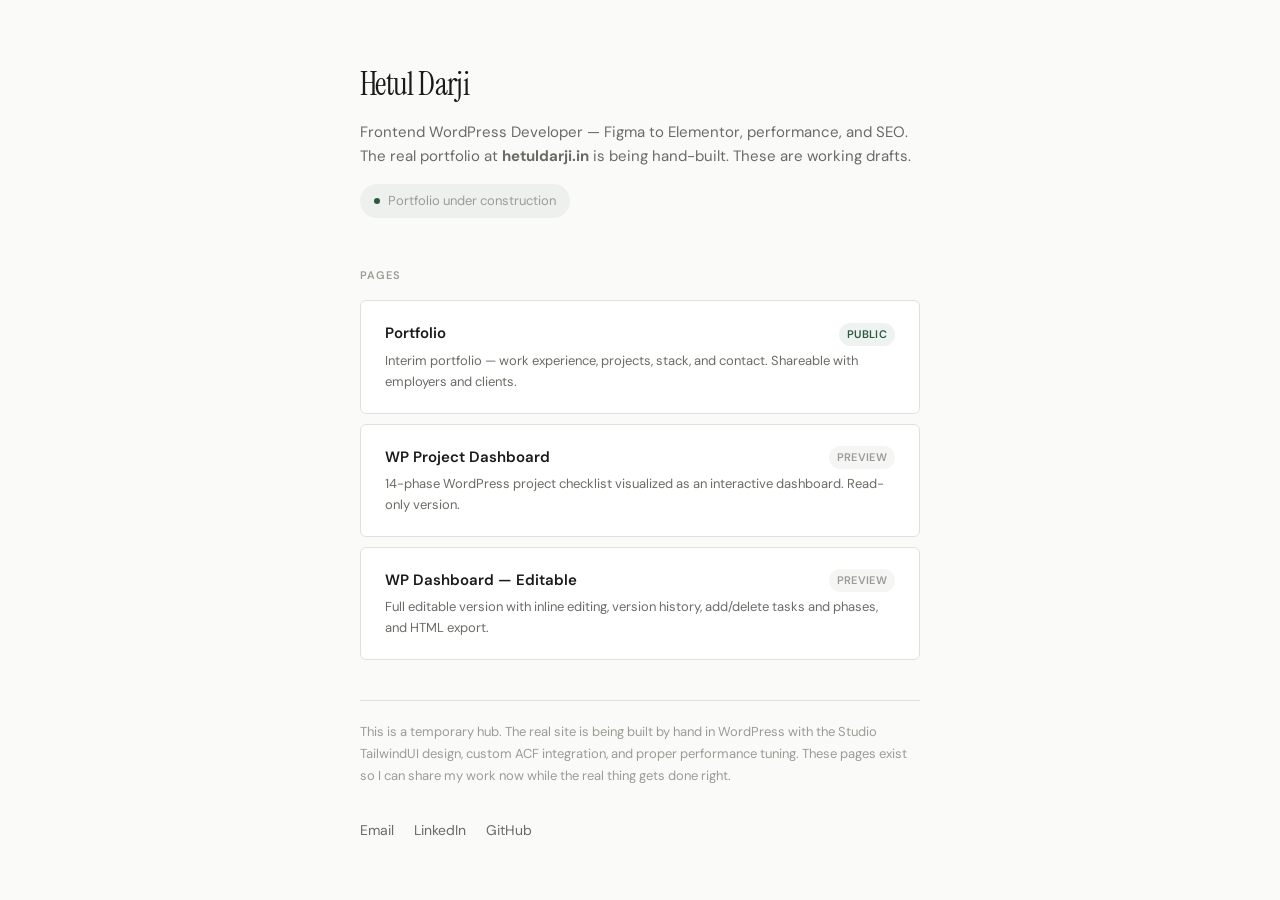
==== index.html @ c795e083 "Added: hub page, portfolio, dashboards. FIrst File Upload." ====
<!DOCTYPE html>
<html lang="en">
<head>
<meta charset="UTF-8">
<meta name="viewport" content="width=device-width, initial-scale=1.0">
<title>Hetul Darji — Work in Progress</title>
<link rel="preconnect" href="https://fonts.googleapis.com">
<link href="https://fonts.googleapis.com/css2?family=DM+Sans:wght@400;500;600;700&family=Instrument+Serif:ital@0;1&display=swap" rel="stylesheet">
<style>
*, *::before, *::after { margin: 0; padding: 0; box-sizing: border-box; }
:root {
  --bg: #FAFAF8;
  --surface: #FFFFFF;
  --ink: #1A1A18;
  --ink2: #3D3D3A;
  --ink3: #6B6B66;
  --ink4: #9C9C96;
  --accent: #2D5A3D;
  --accent-light: rgba(45,90,61,0.06);
  --border: #E2E0DA;
  --serif: 'Instrument Serif', Georgia, serif;
  --sans: 'DM Sans', system-ui, sans-serif;
}
html { scroll-behavior: smooth; }
body { font-family: var(--sans); font-size: 16px; line-height: 1.7; color: var(--ink2); background: var(--bg); -webkit-font-smoothing: antialiased; min-height: 100vh; display: flex; flex-direction: column; align-items: center; justify-content: center; padding: 40px 24px; }
::selection { background: rgba(45,90,61,0.12); }
a { color: var(--accent); text-decoration: none; }

.container { max-width: 560px; width: 100%; }

.header { margin-bottom: 48px; }
.name {
  font-family: var(--serif);
  font-size: 32px;
  color: var(--ink);
  letter-spacing: -0.02em;
  margin-bottom: 8px;
}
.tagline {
  font-size: 15px;
  color: var(--ink3);
  margin-bottom: 16px;
  line-height: 1.6;
}
.status {
  display: inline-flex;
  align-items: center;
  gap: 8px;
  font-size: 13px;
  color: var(--ink4);
  padding: 6px 14px;
  background: var(--accent-light);
  border-radius: 20px;
}
.status-dot {
  width: 6px; height: 6px;
  border-radius: 50%;
  background: var(--accent);
  animation: pulse 2s ease infinite;
}
@keyframes pulse { 0%,100%{opacity:.5} 50%{opacity:1} }

.section-label {
  font-size: 11px;
  font-weight: 600;
  color: var(--ink4);
  letter-spacing: 0.1em;
  text-transform: uppercase;
  margin-bottom: 16px;
}

.links { margin-bottom: 40px; }
.link-card {
  display: block;
  padding: 20px 24px;
  background: var(--surface);
  border: 1px solid var(--border);
  border-radius: 6px;
  margin-bottom: 10px;
  transition: border-color 0.2s, box-shadow 0.2s;
}
.link-card:hover {
  border-color: #ccc;
  box-shadow: 0 2px 12px rgba(0,0,0,0.04);
  text-decoration: none;
}
.link-top {
  display: flex;
  justify-content: space-between;
  align-items: center;
  margin-bottom: 4px;
}
.link-title {
  font-weight: 600;
  font-size: 15px;
  color: var(--ink);
}
.link-tag {
  font-size: 11px;
  font-weight: 600;
  padding: 2px 8px;
  border-radius: 12px;
  letter-spacing: 0.03em;
  text-transform: uppercase;
}
.tag-public { background: rgba(45,90,61,0.08); color: var(--accent); }
.tag-private { background: rgba(156,156,150,0.1); color: var(--ink4); }
.link-desc {
  font-size: 13px;
  color: var(--ink3);
  line-height: 1.6;
}
.link-arrow {
  color: var(--ink4);
  font-size: 14px;
}

.note {
  font-size: 13px;
  color: var(--ink4);
  line-height: 1.7;
  padding: 20px 0;
  border-top: 1px solid var(--border);
}

.footer-links {
  display: flex;
  gap: 20px;
  margin-top: 12px;
  font-size: 14px;
}
.footer-links a {
  color: var(--ink3);
  transition: color 0.2s;
}
.footer-links a:hover { color: var(--ink); }
</style>
</head>
<body>

<div class="container">
  <div class="header">
    <div class="name">Hetul Darji</div>
    <p class="tagline">Frontend WordPress Developer — Figma to Elementor, performance, and SEO. The real portfolio at <strong>hetuldarji.in</strong> is being hand-built. These are working drafts.</p>
    <div class="status"><span class="status-dot"></span> Portfolio under construction</div>
  </div>

  <div class="links">
    <div class="section-label">Pages</div>

    <a href="/temporary-portfolio/" class="link-card">
      <div class="link-top">
        <span class="link-title">Portfolio</span>
        <span class="link-tag tag-public">Public</span>
      </div>
      <p class="link-desc">Interim portfolio — work experience, projects, stack, and contact. Shareable with employers and clients.</p>
    </a>

    <a href="/wp-dashboard/" class="link-card">
      <div class="link-top">
        <span class="link-title">WP Project Dashboard</span>
        <span class="link-tag tag-private">Preview</span>
      </div>
      <p class="link-desc">14-phase WordPress project checklist visualized as an interactive dashboard. Read-only version.</p>
    </a>

    <a href="/wp-dashboard-editable/" class="link-card">
      <div class="link-top">
        <span class="link-title">WP Dashboard — Editable</span>
        <span class="link-tag tag-private">Preview</span>
      </div>
      <p class="link-desc">Full editable version with inline editing, version history, add/delete tasks and phases, and HTML export.</p>
    </a>
  </div>

  <div class="note">
    This is a temporary hub. The real site is being built by hand in WordPress with the Studio TailwindUI design, custom ACF integration, and proper performance tuning. These pages exist so I can share my work now while the real thing gets done right.
  </div>

  <div class="footer-links">
    <a href="mailto:hi@hetuldarji.in">Email</a>
    <a href="https://linkedin.com/in/hetul-darji" target="_blank">LinkedIn</a>
    <a href="https://github.com/0b1can0b" target="_blank">GitHub</a>
  </div>
</div>

</body>
</html>
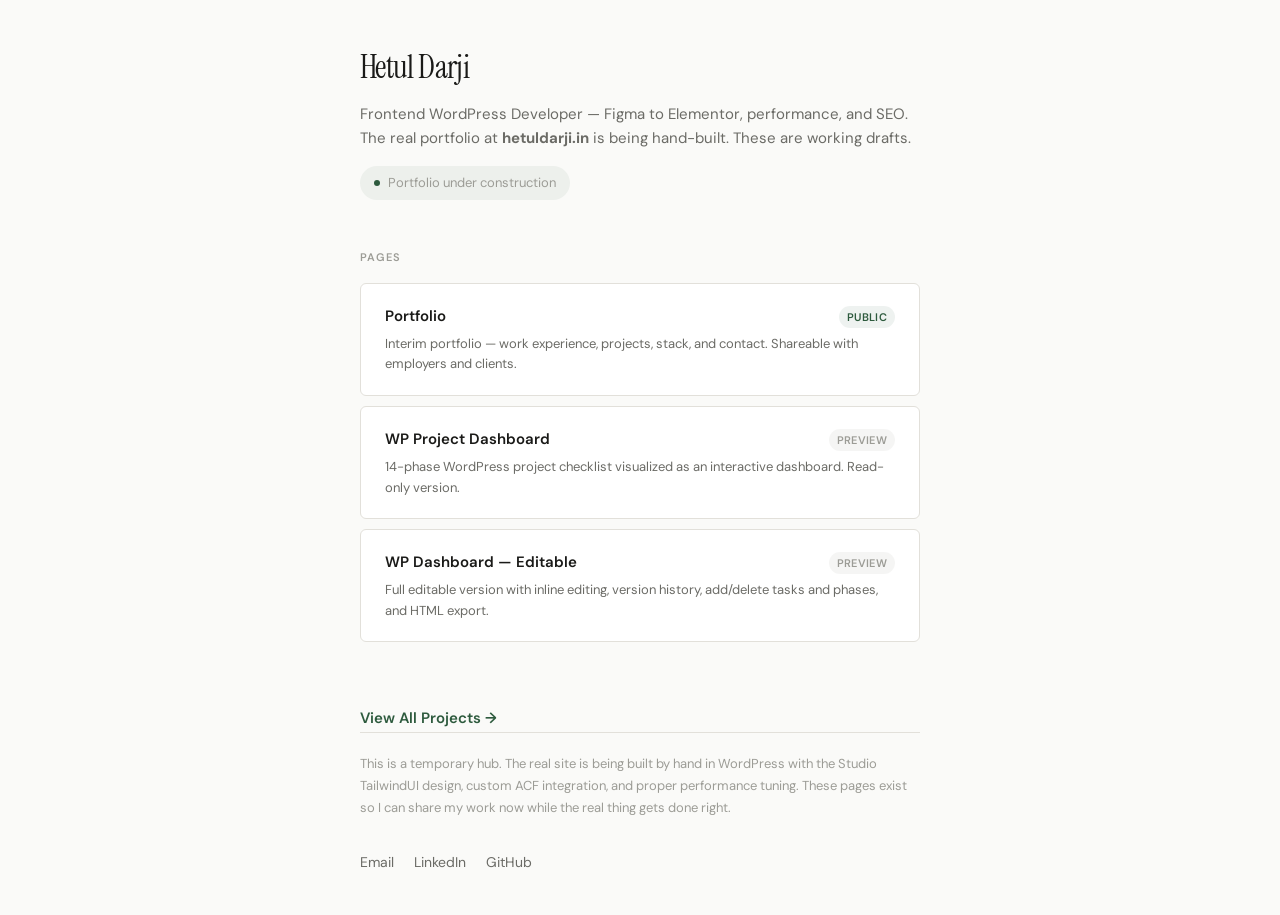
==== commit f9d3b5d5: "Add link to view all projects" ====
--- a/index.html
+++ b/index.html
@@ -173,6 +173,8 @@
     </a>
   </div>
 
+  <a href="/projects/" style="display:inline-flex;align-items:center;gap:8px;font-size:15px;font-weight:600;color:#2D5A3D;margin-top:24px;">View All Projects →</a>
+
   <div class="note">
     This is a temporary hub. The real site is being built by hand in WordPress with the Studio TailwindUI design, custom ACF integration, and proper performance tuning. These pages exist so I can share my work now while the real thing gets done right.
   </div>
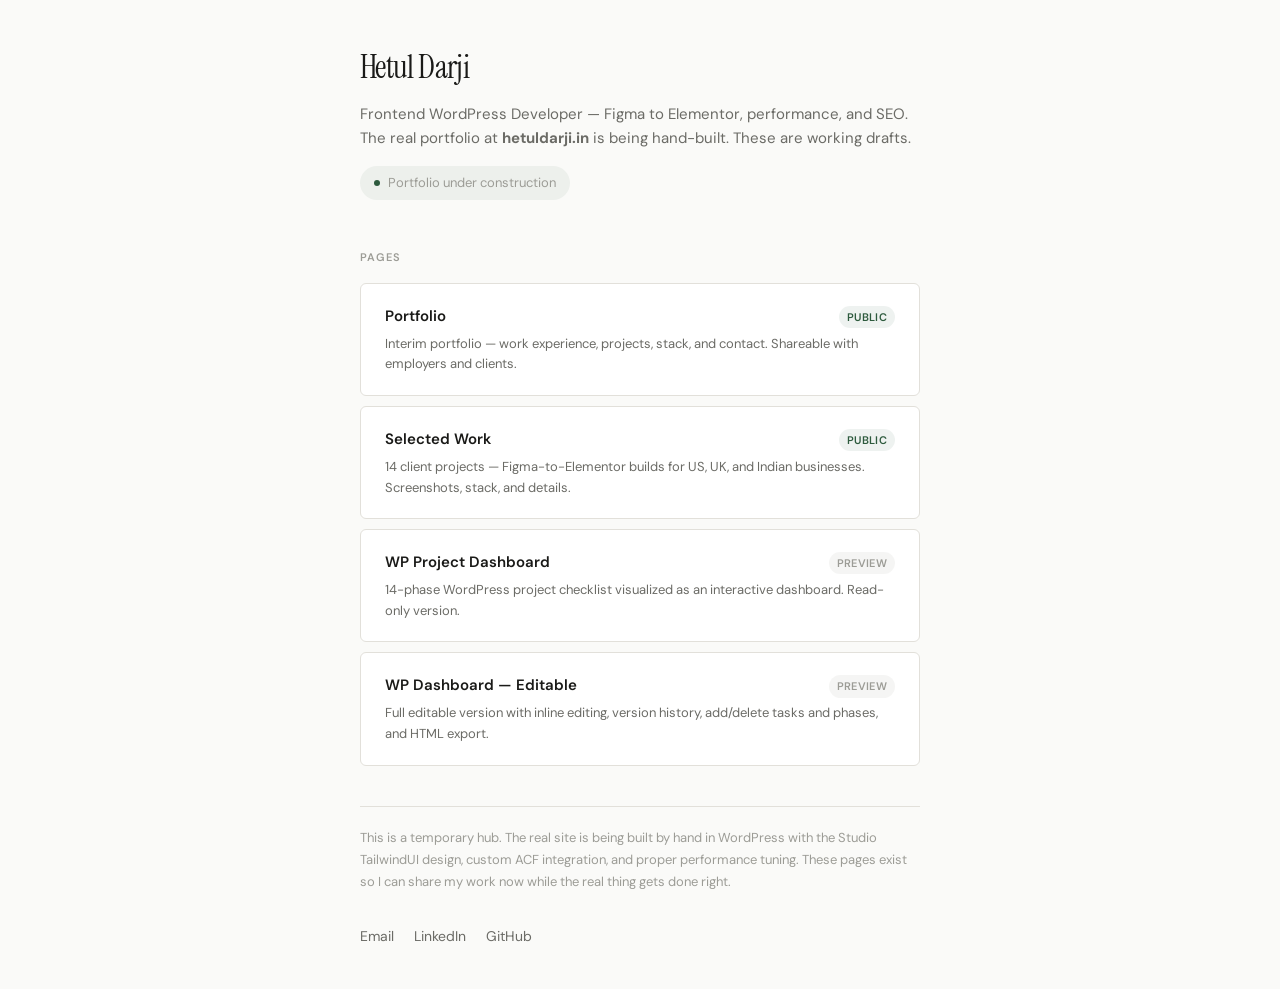
==== commit f12f9fb2: "index html changes" ====
--- a/index.html
+++ b/index.html
@@ -156,6 +156,14 @@
       <p class="link-desc">Interim portfolio — work experience, projects, stack, and contact. Shareable with employers and clients.</p>
     </a>
 
+    <a href="/projects/" class="link-card">
+      <div class="link-top">
+        <span class="link-title">Selected Work</span>
+        <span class="link-tag tag-public">Public</span>
+      </div>
+      <p class="link-desc">14 client projects — Figma-to-Elementor builds for US, UK, and Indian businesses. Screenshots, stack, and details.</p>
+    </a>
+
     <a href="/wp-dashboard/" class="link-card">
       <div class="link-top">
         <span class="link-title">WP Project Dashboard</span>
@@ -173,8 +181,6 @@
     </a>
   </div>
 
-  <a href="/projects/" style="display:inline-flex;align-items:center;gap:8px;font-size:15px;font-weight:600;color:#2D5A3D;margin-top:24px;">View All Projects →</a>
-
   <div class="note">
     This is a temporary hub. The real site is being built by hand in WordPress with the Studio TailwindUI design, custom ACF integration, and proper performance tuning. These pages exist so I can share my work now while the real thing gets done right.
   </div>
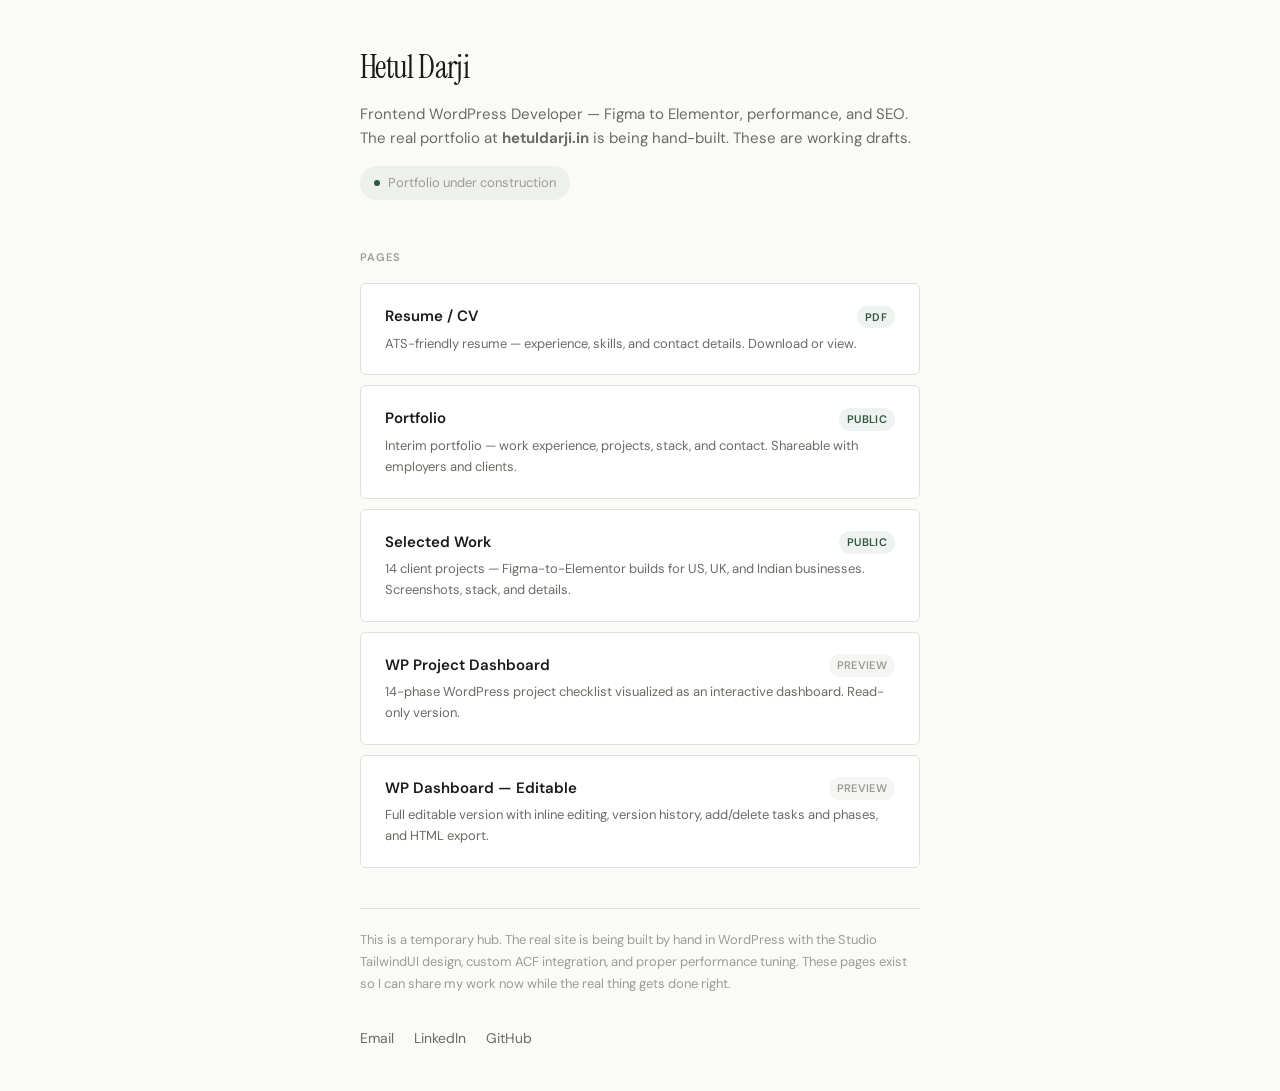
==== commit f65211e6: "Add link to ATS-friendly resume in index.html Added a link to the ATS-friendly resume with a descrip" ====
--- a/index.html
+++ b/index.html
@@ -148,6 +148,14 @@
   <div class="links">
     <div class="section-label">Pages</div>
 
+    <a href="/Hetul_Darji_CV_ATS.pdf" target="_blank" class="link-card">
+      <div class="link-top">
+        <span class="link-title">Resume / CV</span>
+        <span class="link-tag tag-public">PDF</span>
+      </div>
+      <p class="link-desc">ATS-friendly resume — experience, skills, and contact details. Download or view.</p>
+    </a>
+
     <a href="/temporary-portfolio/" class="link-card">
       <div class="link-top">
         <span class="link-title">Portfolio</span>
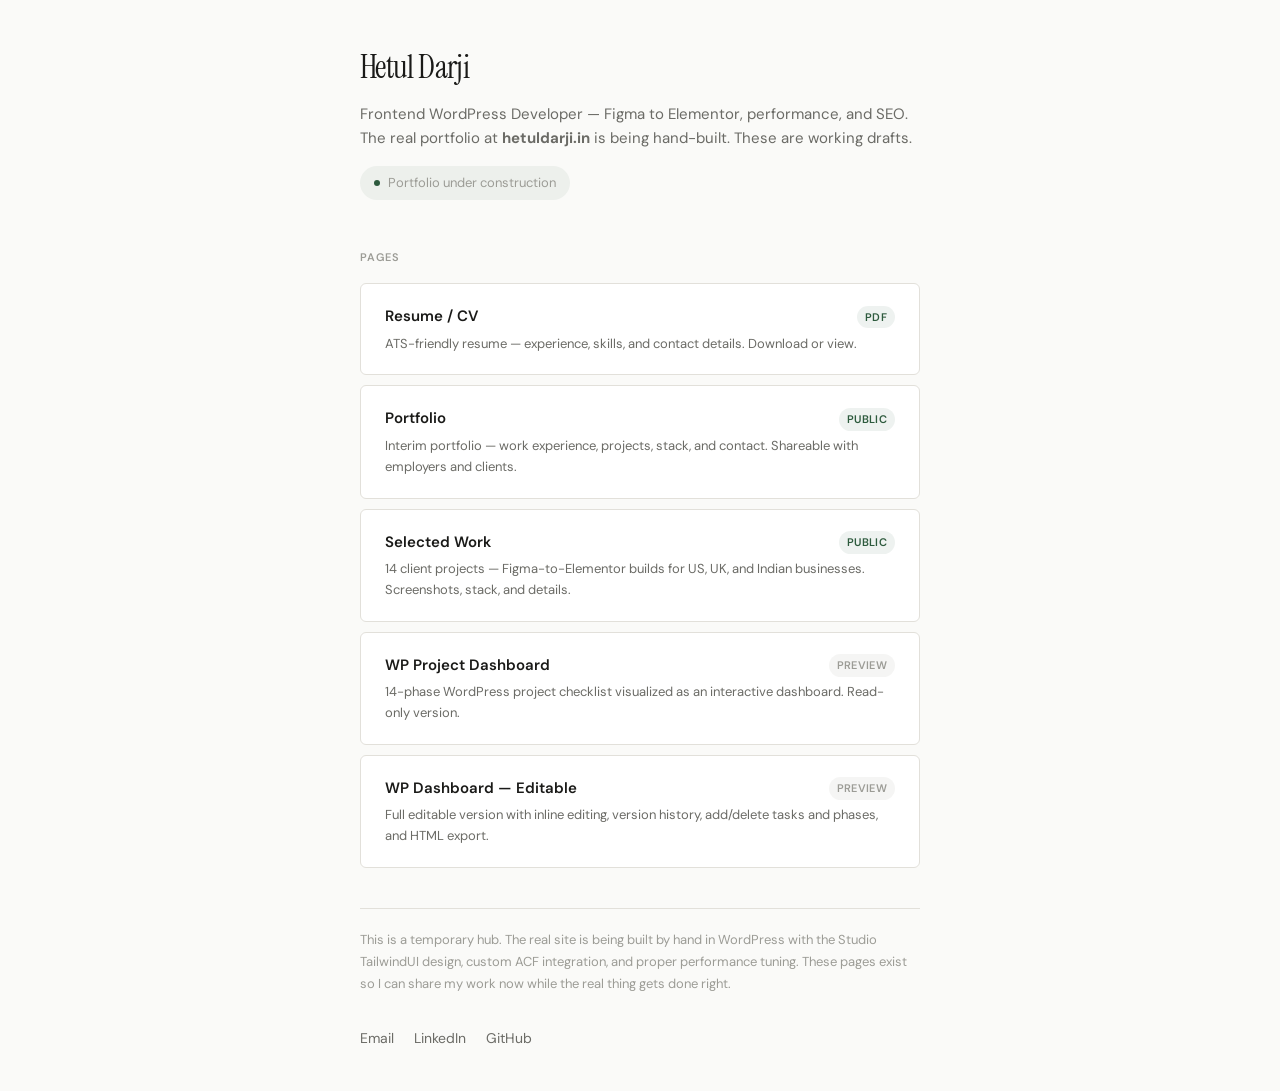
==== commit 791dd66e: "Add font stylesheet links to index.html" ====
--- a/index.html
+++ b/index.html
@@ -4,8 +4,8 @@
 <meta charset="UTF-8">
 <meta name="viewport" content="width=device-width, initial-scale=1.0">
 <title>Hetul Darji — Work in Progress</title>
-<link rel="preconnect" href="https://fonts.googleapis.com">
-<link href="https://fonts.googleapis.com/css2?family=DM+Sans:wght@400;500;600;700&family=Instrument+Serif:ital@0;1&display=swap" rel="stylesheet">
+<link rel="preload" as="style" href="/fonts.css">
+<link href="/fonts.css" rel="stylesheet">
 <style>
 *, *::before, *::after { margin: 0; padding: 0; box-sizing: border-box; }
 :root {
--- a/fonts.css
+++ b/fonts.css
@@ -0,0 +1,44 @@
+/* DM Sans - Regular 400 */
+@font-face {
+  font-family: 'DM Sans';
+  src: url('/fonts/dm-sans-v17-latin-regular.woff2') format('woff2');
+  font-weight: 400;
+  font-style: normal;
+  font-display: swap;
+}
+
+/* DM Sans - Medium 500 */
+@font-face {
+  font-family: 'DM Sans';
+  src: url('/fonts/dm-sans-v17-latin-500.woff2') format('woff2');
+  font-weight: 500;
+  font-style: normal;
+  font-display: swap;
+}
+
+/* DM Sans - Semi-bold 600 */
+@font-face {
+  font-family: 'DM Sans';
+  src: url('/fonts/dm-sans-v17-latin-600.woff2') format('woff2');
+  font-weight: 600;
+  font-style: normal;
+  font-display: swap;
+}
+
+/* DM Sans - Bold 700 */
+@font-face {
+  font-family: 'DM Sans';
+  src: url('/fonts/dm-sans-v17-latin-700.woff2') format('woff2');
+  font-weight: 700;
+  font-style: normal;
+  font-display: swap;
+}
+
+/* Instrument Serif - Regular 400 */
+@font-face {
+  font-family: 'Instrument Serif';
+  src: url('/fonts/instrument-serif-v5-latin-regular.woff2') format('woff2');
+  font-weight: 400;
+  font-style: normal;
+  font-display: swap;
+}
--- a/fonts.css
+++ b/fonts.css
@@ -0,0 +1,44 @@
+/* DM Sans - Regular 400 */
+@font-face {
+  font-family: 'DM Sans';
+  src: url('/fonts/dm-sans-v17-latin-regular.woff2') format('woff2');
+  font-weight: 400;
+  font-style: normal;
+  font-display: swap;
+}
+
+/* DM Sans - Medium 500 */
+@font-face {
+  font-family: 'DM Sans';
+  src: url('/fonts/dm-sans-v17-latin-500.woff2') format('woff2');
+  font-weight: 500;
+  font-style: normal;
+  font-display: swap;
+}
+
+/* DM Sans - Semi-bold 600 */
+@font-face {
+  font-family: 'DM Sans';
+  src: url('/fonts/dm-sans-v17-latin-600.woff2') format('woff2');
+  font-weight: 600;
+  font-style: normal;
+  font-display: swap;
+}
+
+/* DM Sans - Bold 700 */
+@font-face {
+  font-family: 'DM Sans';
+  src: url('/fonts/dm-sans-v17-latin-700.woff2') format('woff2');
+  font-weight: 700;
+  font-style: normal;
+  font-display: swap;
+}
+
+/* Instrument Serif - Regular 400 */
+@font-face {
+  font-family: 'Instrument Serif';
+  src: url('/fonts/instrument-serif-v5-latin-regular.woff2') format('woff2');
+  font-weight: 400;
+  font-style: normal;
+  font-display: swap;
+}
